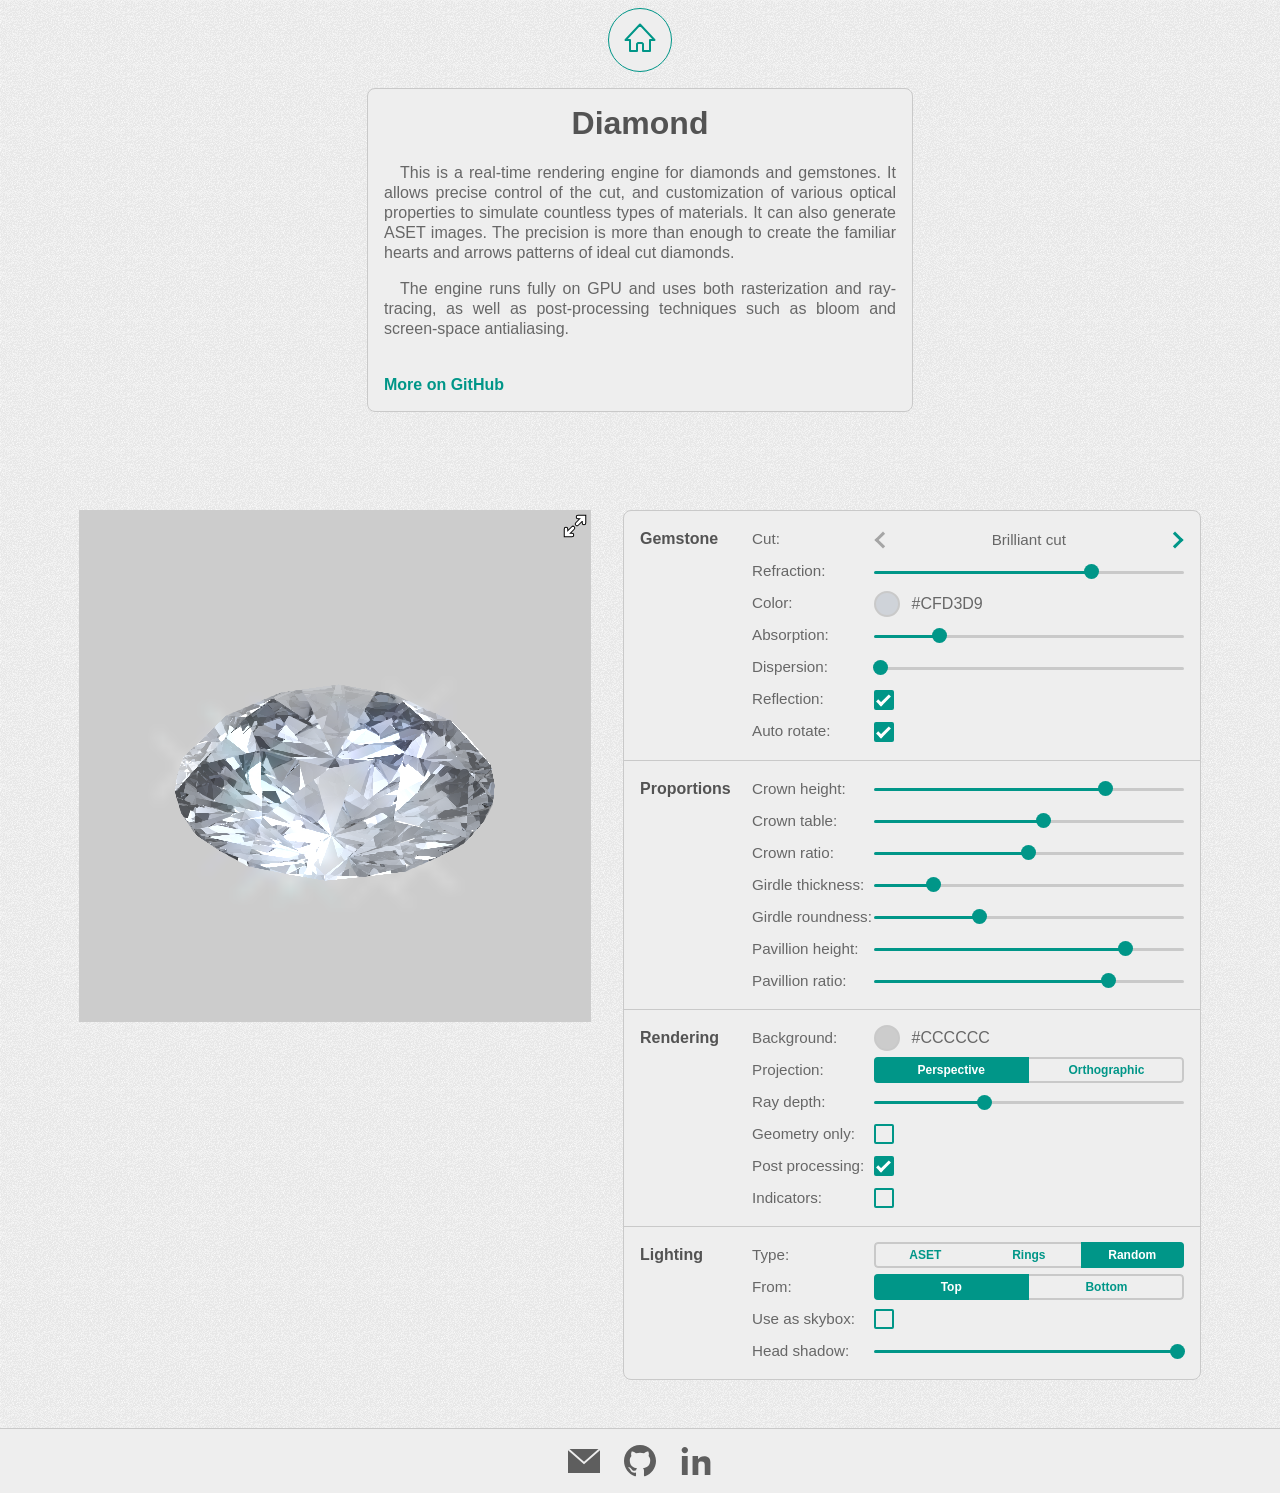
==== docs/index.html @ d7f80847 "Finalize" ====
<!DOCTYPE html>
<html lang="en">

  <head>
    <meta charset="utf-8">
    <meta name="description" content="Ray-tracing engine for real-time diamond rendering in WebGL" />
    <title>Diamond</title>

    <meta name="viewport" content="width=device-width, initial-scale=1.0">

    <link rel="icon" type="image/png" href="favicon-16x16.png" sizes="16x16">
    <link rel="icon" type="image/png" href="favicon-32x32.png" sizes="32x32">
    <link rel="icon" type="image/png" href="favicon-96x96.png" sizes="96x96">
    <link rel="stylesheet" type="text/css" href="css/page.css?v=2022-12-05T22%3A59%3A45.501Z">
  </head>

  <body>
    <header>
      <a class="logo logo-animate-fill" href="https://piellardj.github.io" id="back-to-home-button" title="Home" aria-label="Home">
        <svg class="logo-icon" xmlns="http://www.w3.org/2000/svg" width="64" height="64" viewBox="0 0 64 64">
          <g stroke-width="2">
            <path fill="none" stroke-linejoin="round" d="M17.5,32h4.5v11h7v-7l1,-1h4l1,1v7h7v-11h4.5L32,16.5z" />
        </svg>
      </a>
    </header>
    <main>
      <div class="intro">
        <h1>Diamond</h1>

        <div class="description">
          <p>This is a real-time rendering engine for diamonds and gemstones. It allows precise control of the cut, and customization of various optical properties to simulate countless types of materials. It can also generate ASET images. The precision is more than enough to create the familiar hearts and arrows patterns of ideal cut diamonds.</p>
          <p>The engine runs fully on GPU and uses both rasterization and ray-tracing, as well as post-processing techniques such as bloom and screen-space antialiasing.</p>

          <br>

          <a href="https://github.com/piellardj/diamond-webgl">More on GitHub</a>
        </div>
      </div>
      <div id="error-messages">
        <noscript>
          You need to enable Javascript to run this experiment.
        </noscript>
      </div>

      <input type="checkbox" id="fullscreen-checkbox-id" class="hidden">
      <div class="demo">
        <input type="checkbox" id="side-pane-checkbox-id" class="hidden">
        <div id="canvas-container">
          <canvas id="canvas"></canvas>
          <div class="loader">
            <span></span>
            <div class="loader-animation"></div>
          </div>
          <div id="indicators">
            <div id="fps-indicator-indicator-id">
              FPS: <span></span>
            </div>
            <div id="triangles-count-indicator-indicator-id">
              Triangles: <span></span>
            </div>
            <div id="facets-count-indicator-indicator-id">
              Facets: <span></span>
            </div>
          </div>
          <div id="canvas-buttons-column">
            <label class="canvas-button" id="fullscreen-toggle-id" for="fullscreen-checkbox-id"></label>
            <label class="canvas-button" id="side-pane-toggle-id" for="side-pane-checkbox-id"></label>
          </div>
        </div>
        <div class="controls-block">
          <label class="canvas-button" id="side-pane-close-toggle-id" for="side-pane-checkbox-id">
            <svg xmlns="http://www.w3.org/2000/svg" width="32" height="32" viewBox="0 0 32 32">
              <line x1="22" y1="22" x2="10" y2="10" stroke-linecap="round" stroke-width="2" />
              <line x1="22" y1="10" x2="10" y2="22" stroke-linecap="round" stroke-width="2" />
            </svg>
          </label>
          <section class="controls-section">
            <h2>Gemstone</h2>

            <div class="controls-list">
              <div class="control" id="control-gem-cut-picker-id">
                <label>Cut:</label>
                <div class="inline-picker compact" id="gem-cut-picker-id" style='flex:1' data-placeholder=Custom>
                  <button class="picker-button left" aria-label="Previous value">&nbsp;</button>
                  <span></span>
                  <button class="picker-button right" aria-label="Next value">&nbsp;</button>
                  <input type="radio" name="gem-cut-picker-id" value="CUSTOM CUT" checked data-label="Brilliant cut">
                  <input type="radio" name="gem-cut-picker-id" value="princess.obj" data-label="Princess">
                  <input type="radio" name="gem-cut-picker-id" value="pc40044.obj" data-label="Free-form">
                  <input type="radio" name="gem-cut-picker-id" value="step_cut.obj" data-label="Step cut">
                  <input type="radio" name="gem-cut-picker-id" value="brilliant_cut_triangle.obj" data-label="Brilliant cut triangle">
                  <input type="radio" name="gem-cut-picker-id" value="oval_cut.obj" data-label="Oval">
                </div>
              </div>
              <div class="control" id="control-refraction-range-id">
                <label>Refraction:</label>
                <div class="range-container">
                  <input type="range" min="1" max="3" value="2.42" step="0.01" class="slider" id="refraction-range-id">
                  <div class="range-skin-container">
                    <div class="range-stub">
                      <span class="range-bar range-bar-left range-stub-left"></span>
                    </div>
                    <div class="range-progress">
                      <div class="range-progress-left">
                        <span class="range-bar range-bar-left"></span>
                        <span class="range-handle"></span>
                        <output for="refraction-range-id" class="range-tooltip"></output>
                      </div>
                      <div class="range-progress-right">
                        <span class="range-bar range-bar-right"></span>
                      </div>
                    </div>
                    <div class="range-stub">
                      <span class="range-bar range-bar-right range-stub-right"></span>
                    </div>
                  </div>
                </div>
              </div>
              <div class="control" id="control-gem-color-picker-id">
                <label>Color:</label>

                <div class="color-picker-container">
                  <div class="color-picker  compact" id="gem-color-picker-id" data-current-color="#CFD3D9">
                    <div class="color-preview">&nbsp;</div>
                    <span class="color-value">#CFD3D9</span>
                  </div>
                </div>
              </div>
              <div class="control" id="control-absorption-range-id">
                <label>Absorption:</label>
                <div class="range-container">
                  <input type="range" min="0" max="10" value="2" step="0.1" class="slider" id="absorption-range-id">
                  <div class="range-skin-container">
                    <div class="range-stub">
                      <span class="range-bar range-bar-left range-stub-left"></span>
                    </div>
                    <div class="range-progress">
                      <div class="range-progress-left">
                        <span class="range-bar range-bar-left"></span>
                        <span class="range-handle"></span>
                        <output for="absorption-range-id" class="range-tooltip"></output>
                      </div>
                      <div class="range-progress-right">
                        <span class="range-bar range-bar-right"></span>
                      </div>
                    </div>
                    <div class="range-stub">
                      <span class="range-bar range-bar-right range-stub-right"></span>
                    </div>
                  </div>
                </div>
              </div>
              <div class="control" id="control-dispersion-range-id">
                <label>Dispersion:</label>
                <div class="range-container">
                  <input type="range" min="0" max="0.3" value="0" step="0.001" class="slider" id="dispersion-range-id">
                  <div class="range-skin-container">
                    <div class="range-stub">
                      <span class="range-bar range-bar-left range-stub-left"></span>
                    </div>
                    <div class="range-progress">
                      <div class="range-progress-left">
                        <span class="range-bar range-bar-left"></span>
                        <span class="range-handle"></span>
                        <output for="dispersion-range-id" class="range-tooltip"></output>
                      </div>
                      <div class="range-progress-right">
                        <span class="range-bar range-bar-right"></span>
                      </div>
                    </div>
                    <div class="range-stub">
                      <span class="range-bar range-bar-right range-stub-right"></span>
                    </div>
                  </div>
                </div>
              </div>
              <div class="control" id="control-reflection-checkbox-id">
                <label>Reflection:</label>
                <div class="checkbox">
                  <input type="checkbox" id="reflection-checkbox-id" checked>
                  <label for="reflection-checkbox-id" class="checkmark"></label>
                </div>
              </div>
              <div class="control" id="control-auto-rotate-checkbox-id">
                <label>Auto rotate:</label>
                <div class="checkbox">
                  <input type="checkbox" id="auto-rotate-checkbox-id" checked>
                  <label for="auto-rotate-checkbox-id" class="checkmark"></label>
                </div>
              </div>
            </div>
          </section>
          <hr />
          <section class="controls-section" id="section-custom-cut-section">
            <h2>Proportions</h2>

            <div class="controls-list">
              <div class="control" id="control-custom-cut-crown-height-range-id">
                <label>Crown height:</label>
                <div class="range-container">
                  <input type="range" min="0" max="0.2" value="0.152" step="0.002" class="slider" id="custom-cut-crown-height-range-id">
                  <div class="range-skin-container">
                    <div class="range-stub">
                      <span class="range-bar range-bar-left range-stub-left"></span>
                    </div>
                    <div class="range-progress">
                      <div class="range-progress-left">
                        <span class="range-bar range-bar-left"></span>
                        <span class="range-handle"></span>
                        <output for="custom-cut-crown-height-range-id" class="range-tooltip"></output>
                      </div>
                      <div class="range-progress-right">
                        <span class="range-bar range-bar-right"></span>
                      </div>
                    </div>
                    <div class="range-stub">
                      <span class="range-bar range-bar-right range-stub-right"></span>
                    </div>
                  </div>
                </div>
              </div>
              <div class="control" id="control-custom-cut-crown-table-range-id">
                <label>Crown table:</label>
                <div class="range-container">
                  <input type="range" min="0" max="1" value="0.551" step="0.001" class="slider" id="custom-cut-crown-table-range-id">
                  <div class="range-skin-container">
                    <div class="range-stub">
                      <span class="range-bar range-bar-left range-stub-left"></span>
                    </div>
                    <div class="range-progress">
                      <div class="range-progress-left">
                        <span class="range-bar range-bar-left"></span>
                        <span class="range-handle"></span>
                        <output for="custom-cut-crown-table-range-id" class="range-tooltip"></output>
                      </div>
                      <div class="range-progress-right">
                        <span class="range-bar range-bar-right"></span>
                      </div>
                    </div>
                    <div class="range-stub">
                      <span class="range-bar range-bar-right range-stub-right"></span>
                    </div>
                  </div>
                </div>
              </div>
              <div class="control" id="control-custom-cut-crown-ratio-range-id">
                <label>Crown ratio:</label>
                <div class="range-container">
                  <input type="range" min="0" max="1" value="0.5" step="0.01" class="slider" id="custom-cut-crown-ratio-range-id">
                  <div class="range-skin-container">
                    <div class="range-stub">
                      <span class="range-bar range-bar-left range-stub-left"></span>
                    </div>
                    <div class="range-progress">
                      <div class="range-progress-left">
                        <span class="range-bar range-bar-left"></span>
                        <span class="range-handle"></span>
                        <output for="custom-cut-crown-ratio-range-id" class="range-tooltip"></output>
                      </div>
                      <div class="range-progress-right">
                        <span class="range-bar range-bar-right"></span>
                      </div>
                    </div>
                    <div class="range-stub">
                      <span class="range-bar range-bar-right range-stub-right"></span>
                    </div>
                  </div>
                </div>
              </div>
              <div class="control" id="control-custom-cut-girdle-thickness-range-id">
                <label>Girdle thickness:</label>
                <div class="range-container">
                  <input type="range" min="0" max="0.1" value="0.018" step="0.001" class="slider" id="custom-cut-girdle-thickness-range-id">
                  <div class="range-skin-container">
                    <div class="range-stub">
                      <span class="range-bar range-bar-left range-stub-left"></span>
                    </div>
                    <div class="range-progress">
                      <div class="range-progress-left">
                        <span class="range-bar range-bar-left"></span>
                        <span class="range-handle"></span>
                        <output for="custom-cut-girdle-thickness-range-id" class="range-tooltip"></output>
                      </div>
                      <div class="range-progress-right">
                        <span class="range-bar range-bar-right"></span>
                      </div>
                    </div>
                    <div class="range-stub">
                      <span class="range-bar range-bar-right range-stub-right"></span>
                    </div>
                  </div>
                </div>
              </div>
              <div class="control" id="control-custom-cut-girdle-roundness-range-id">
                <label>Girdle roundness:</label>
                <div class="range-container">
                  <input type="range" min="0" max="3" value="1" step="1" class="slider" id="custom-cut-girdle-roundness-range-id">
                  <div class="range-skin-container">
                    <div class="range-stub">
                      <span class="range-bar range-bar-left range-stub-left"></span>
                    </div>
                    <div class="range-progress">
                      <div class="range-progress-left">
                        <span class="range-bar range-bar-left"></span>
                        <span class="range-handle"></span>
                        <output for="custom-cut-girdle-roundness-range-id" class="range-tooltip"></output>
                      </div>
                      <div class="range-progress-right">
                        <span class="range-bar range-bar-right"></span>
                      </div>
                    </div>
                    <div class="range-stub">
                      <span class="range-bar range-bar-right range-stub-right"></span>
                    </div>
                  </div>
                </div>
              </div>
              <div class="control" id="control-custom-cut-pavillion-height-range-id">
                <label>Pavillion height:</label>
                <div class="range-container">
                  <input type="range" min="0.1" max="0.5" value="0.43" step="0.005" class="slider" id="custom-cut-pavillion-height-range-id">
                  <div class="range-skin-container">
                    <div class="range-stub">
                      <span class="range-bar range-bar-left range-stub-left"></span>
                    </div>
                    <div class="range-progress">
                      <div class="range-progress-left">
                        <span class="range-bar range-bar-left"></span>
                        <span class="range-handle"></span>
                        <output for="custom-cut-pavillion-height-range-id" class="range-tooltip"></output>
                      </div>
                      <div class="range-progress-right">
                        <span class="range-bar range-bar-right"></span>
                      </div>
                    </div>
                    <div class="range-stub">
                      <span class="range-bar range-bar-right range-stub-right"></span>
                    </div>
                  </div>
                </div>
              </div>
              <div class="control" id="control-custom-cut-pavillion-ratio-range-id">
                <label>Pavillion ratio:</label>
                <div class="range-container">
                  <input type="range" min="0" max="1" value="0.77" step="0.01" class="slider" id="custom-cut-pavillion-ratio-range-id">
                  <div class="range-skin-container">
                    <div class="range-stub">
                      <span class="range-bar range-bar-left range-stub-left"></span>
                    </div>
                    <div class="range-progress">
                      <div class="range-progress-left">
                        <span class="range-bar range-bar-left"></span>
                        <span class="range-handle"></span>
                        <output for="custom-cut-pavillion-ratio-range-id" class="range-tooltip"></output>
                      </div>
                      <div class="range-progress-right">
                        <span class="range-bar range-bar-right"></span>
                      </div>
                    </div>
                    <div class="range-stub">
                      <span class="range-bar range-bar-right range-stub-right"></span>
                    </div>
                  </div>
                </div>
              </div>
            </div>
          </section>
          <hr />
          <section class="controls-section">
            <h2>Rendering</h2>

            <div class="controls-list">
              <div class="control" id="control-background-color-picker-id">
                <label>Background:</label>

                <div class="color-picker-container">
                  <div class="color-picker  compact" id="background-color-picker-id" data-current-color="#CCCCCC">
                    <div class="color-preview">&nbsp;</div>
                    <span class="color-value">#CCCCCC</span>
                  </div>
                </div>
              </div>
              <div class="control" id="control-projection-tabs-id">
                <label>Projection:</label>
                <div class="tabs compact" id="projection-tabs-id-id">
                  <input type="radio" name="projection-tabs-id" value="perspective" id="projection-tabs-id-perspective-id" checked />
                  <label for="projection-tabs-id-perspective-id">Perspective</label>
                  <input type="radio" name="projection-tabs-id" value="orthographic" id="projection-tabs-id-orthographic-id" />
                  <label for="projection-tabs-id-orthographic-id">Orthographic</label>
                </div>
              </div>
              <div class="control" id="control-ray-depth-range-id">
                <label>Ray depth:</label>
                <div class="range-container">
                  <input type="range" min="0" max="20" value="7" step="1" class="slider" id="ray-depth-range-id">
                  <div class="range-skin-container">
                    <div class="range-stub">
                      <span class="range-bar range-bar-left range-stub-left"></span>
                    </div>
                    <div class="range-progress">
                      <div class="range-progress-left">
                        <span class="range-bar range-bar-left"></span>
                        <span class="range-handle"></span>
                        <output for="ray-depth-range-id" class="range-tooltip"></output>
                      </div>
                      <div class="range-progress-right">
                        <span class="range-bar range-bar-right"></span>
                      </div>
                    </div>
                    <div class="range-stub">
                      <span class="range-bar range-bar-right range-stub-right"></span>
                    </div>
                  </div>
                </div>
              </div>
              <div class="control" id="control-only-normals-checkbox-id">
                <label>Geometry only:</label>
                <div class="checkbox">
                  <input type="checkbox" id="only-normals-checkbox-id">
                  <label for="only-normals-checkbox-id" class="checkmark"></label>
                </div>
              </div>
              <div class="control" id="control-post-processing-checkbox-id">
                <label>Post processing:</label>
                <div class="checkbox">
                  <input type="checkbox" id="post-processing-checkbox-id" checked>
                  <label for="post-processing-checkbox-id" class="checkmark"></label>
                </div>
              </div>
              <div class="control" id="control-high-dpi-checkbox-id">
                <label>High DPI:</label>
                <div class="checkbox">
                  <input type="checkbox" id="high-dpi-checkbox-id">
                  <label for="high-dpi-checkbox-id" class="checkmark"></label>
                </div>
              </div>
              <div class="control" id="control-display-indicators-checkbox-id">
                <label>Indicators:</label>
                <div class="checkbox">
                  <input type="checkbox" id="display-indicators-checkbox-id">
                  <label for="display-indicators-checkbox-id" class="checkmark"></label>
                </div>
              </div>
            </div>
          </section>
          <hr />
          <section class="controls-section">
            <h2>Lighting</h2>

            <div class="controls-list">
              <div class="control" id="control-light-type-tabs-id">
                <label>Type:</label>
                <div class="tabs compact" id="light-type-tabs-id-id">
                  <input type="radio" name="light-type-tabs-id" value="0" id="light-type-tabs-id-0-id" />
                  <label for="light-type-tabs-id-0-id">ASET</label>
                  <input type="radio" name="light-type-tabs-id" value="1" id="light-type-tabs-id-1-id" />
                  <label for="light-type-tabs-id-1-id">Rings</label>
                  <input type="radio" name="light-type-tabs-id" value="2" id="light-type-tabs-id-2-id" checked />
                  <label for="light-type-tabs-id-2-id">Random</label>
                </div>
              </div>
              <div class="control" id="control-light-direction-tabs-id">
                <label>From:</label>
                <div class="tabs compact" id="light-direction-tabs-id-id">
                  <input type="radio" name="light-direction-tabs-id" value="downward" id="light-direction-tabs-id-downward-id" checked />
                  <label for="light-direction-tabs-id-downward-id">Top</label>
                  <input type="radio" name="light-direction-tabs-id" value="upward" id="light-direction-tabs-id-upward-id" />
                  <label for="light-direction-tabs-id-upward-id">Bottom</label>
                </div>
              </div>
              <div class="control" id="control-display-skybox-checkbox-id">
                <label>Use as skybox:</label>
                <div class="checkbox">
                  <input type="checkbox" id="display-skybox-checkbox-id">
                  <label for="display-skybox-checkbox-id" class="checkmark"></label>
                </div>
              </div>
              <div class="control" id="control-head-shadow-range-id">
                <label>Head shadow:</label>
                <div class="range-container">
                  <input type="range" min="0" max="1" value="1" step="0.05" class="slider" id="head-shadow-range-id">
                  <div class="range-skin-container">
                    <div class="range-stub">
                      <span class="range-bar range-bar-left range-stub-left"></span>
                    </div>
                    <div class="range-progress">
                      <div class="range-progress-left">
                        <span class="range-bar range-bar-left"></span>
                        <span class="range-handle"></span>
                        <output for="head-shadow-range-id" class="range-tooltip"></output>
                      </div>
                      <div class="range-progress-right">
                        <span class="range-bar range-bar-right"></span>
                      </div>
                    </div>
                    <div class="range-stub">
                      <span class="range-bar range-bar-right range-stub-right"></span>
                    </div>
                  </div>
                </div>
              </div>
            </div>
          </section>
          <hr />
          <section class="controls-section" id="section-debug-section-id">
            <h2>Debug</h2>

            <div class="controls-list">
              <div class="control" id="control-raytraced-volume-checkbox-id">
                <label>Raytraced volume:</label>
                <div class="checkbox">
                  <input type="checkbox" id="raytraced-volume-checkbox-id">
                  <label for="raytraced-volume-checkbox-id" class="checkmark"></label>
                </div>
              </div>
              <div class="control" id="control-display-normals-checkbox-id">
                <label>Display normals:</label>
                <div class="checkbox">
                  <input type="checkbox" id="display-normals-checkbox-id">
                  <label for="display-normals-checkbox-id" class="checkmark"></label>
                </div>
              </div>
              <div class="control" id="control-verbose-checkbox-id">
                <label>Verbose:</label>
                <div class="checkbox">
                  <input type="checkbox" id="verbose-checkbox-id">
                  <label for="verbose-checkbox-id" class="checkmark"></label>
                </div>
              </div>
            </div>
          </section>
        </div>
      </div>
    </main>

    <footer>
      <div class="badge-shelf">
        <a class="badge" href="mailto:jeremie.piellard@gmail.com" title="Email">
          <svg xmlns="http://www.w3.org/2000/svg" width="32px" height="32px" viewBox="0 0 512 512">
            <path d="M512 85V448H0V85l256 224L512 85zM488 64H24L256 267 488 64z" />
          </svg>
        </a>

        <a class="badge" href="https://github.com/piellardj" title="GitHub">
          <svg xmlns="http://www.w3.org/2000/svg" width="32px" height="32px" viewBox="0 0 1024 1024">
            <path d="M512 0C229 0 0 229 0 512c0 226 147 418 350 486 26 5 35-11 35-25 0-12 0-53-1-95C242 909 212 818 212 818c-23-59-57-75-57-75-47-32 4-31 4-31 51 4 78 53 78 53 46 78 120 56 149 43 5-33 18-56 33-68C305 725 185 682 185 485c0-56 20-102 53-137-5-13-23-65 5-136 0 0 43-14 141 53 41-11 85-17 128-17 44 0 87 6 128 17 98-66 141-52 141-52 28 71 10 123 5 136 33 36 53 81 53 137 0 197-120 240-234 253 18 16 35 47 35 95 0 68-1 124-1 141 0 14 9 30 35 25C877 930 1024 738 1024 512 1024 229 795 0 512 0z" />
          </svg>
        </a>

        <a class="badge" href="https://www.linkedin.com/in/jeremie-piellard/" title="LinkedIn">
          <svg xmlns="http://www.w3.org/2000/svg" width="32px" height="32px" viewBox="0 0 512 512">
            <path d="M30 177l93-1v304l-93 1v-304z" />
            <path d="M200 177l89-1v39l0 11c26-26 53-45 97-45 51 0 100 21 100 91v208l-90 1v-159c0-35-9-58-51-58-37 0-52 7-52 55v160l-92 1v-304z" />
            <path d="M128 81c0 28-23 51-51 51s-51-23-51-51c0-28 23-51 51-51 28 0 51 23 51 51z" />
          </svg>
        </a>
      </div>
    </footer>
    <script type="text/javascript">
      var Page = Page || {};
      Object.defineProperty(Page, "version", {
        value: "2022-12-05T22%3A59%3A45.501Z",
        writable: false,
      });
    </script>
    <script src="script/page.min.js?v=2022-12-05T22%3A59%3A45.501Z"></script>
    <script src="script/gl-matrix-2.5.1-min.js?v=2022-12-05T22%3A59%3A45.501Z"></script>
    <script src="script/main.min.js?v=2022-12-05T22%3A59%3A45.501Z"></script>
  </body>

</html>
---- docs/css/page.css ----
body{text-align:center}#error-messages{margin:32px 8px;color:red;font-weight:bold}.demo{display:flex;flex-flow:row wrap;align-items:flex-start;justify-content:center;user-select:none;-webkit-user-select:none;-moz-user-select:none;-ms-user-select:none}
.logo{display:block;position:relative;width:64px;height:64px;margin:8px auto 16px;border-radius:50%;user-select:none;box-sizing:border-box}.logo,.logo:hover,.logo:focus,.logo:active{border-width:1px;border-style:solid;border-color:#009688;border-color:var(--var-color-control-accent, #009688)}.logo::before,.logo svg.logo-icon,.logo::after{position:absolute;top:-1px;left:-1px;width:64px;height:64px;border-radius:50%;pointer-events:none}.logo svg.logo-icon{stroke:#009688;stroke:var(--var-color-control-accent, #009688);fill:#009688;fill:var(--var-color-control-accent, #009688)}.logo::before{content:"";transform:scale(0);-webkit-transform:scale(0);-ms-transform:scale(0);transition:.1s ease;-webkit-transition:.1s ease}.logo.logo-animate-fill .logo::before{content:"";transform:scale(0);-webkit-transform:scale(0);-ms-transform:scale(0);transition:.1s ease;-webkit-transition:.1s ease}.logo:hover::before{transform:scale(1);-webkit-transform:scale(1);-ms-transform:scale(1)}.logo.logo-animate-fill{background:#eeeeee;background:var(--var-color-block-background, #eeeeee)}.logo.logo-animate-fill::before{background:#009688;background:var(--var-color-control-accent, #009688)}.logo.logo-animate-fill:hover svg.logo-icon{fill:#fff;stroke:#fff}.logo.logo-animate-empty{background:#009688;background:var(--var-color-control-accent, #009688)}.logo.logo-animate-empty::before{top:0;left:0;width:62px;height:62px;background:#eeeeee;background:var(--var-color-block-background, #eeeeee)}
.intro{margin:auto;padding:16px;border-radius:8px;border:1px solid #c9c9c9;border:var(--var-color-block-border, 1px solid #c9c9c9);background:#eeeeee;background:var(--var-color-block-background, #eeeeee)}.intro h1{margin-top:0;text-align:center}@media only screen and (min-width: 560px){.intro{max-width:512px;border-width:1px}}.description{justify-content:center;line-height:125%;text-align:justify;text-indent:1em}
a{color:#009688;color:var(--var-color-control-accent, #009688);font-weight:bold;text-decoration:none;box-sizing:border-box;-moz-box-sizing:border-box;-webkit-box-sizing:border-box}a:focus,a:hover{border-width:0 0 2px;border-style:solid;border-color:#009688;border-color:var(--var-color-control-accent, #009688)}
.canvas-button{width:32px;height:32px;cursor:pointer}#canvas-container{position:relative;margin-bottom:16px;background:#000;overflow:hidden}@media only screen and (min-width: 540px){#canvas-container{margin:16px}}#canvas-container>canvas{width:100%;height:100%;z-index:10}#canvas-container>.loader{display:none}#indicators{display:flex;position:absolute;top:1px;left:1px;flex-direction:column;align-items:flex-start;color:#fff;font-family:"Lucida Console",Monaco,monospace;text-align:left;z-index:20}#indicators>div{flex:0 0 1em;margin:1px;padding:1px 4px;background:#000}#canvas-buttons-column{position:absolute;top:0;right:0;width:32px;z-index:30}#fullscreen-toggle-id{display:block;background-image:url("../images/resize.svg");background-position:0 0;background-size:200%}#fullscreen-toggle-id:hover{background-position-x:100%}#side-pane-toggle-id{display:none;background-image:url("../images/gear.svg");transition:transform .1s ease-in-out;-webkit-transition:transform .1s ease-in-out}#side-pane-toggle-id:hover{transform:rotate(-30deg);-webkit-transform:rotate(-30deg);-ms-transform:rotate(-30deg)}#side-pane-checkbox-id:checked+#canvas-container #side-pane-toggle-id:hover{transform:rotate(30deg);-webkit-transform:rotate(30deg);-ms-transform:rotate(30deg)}.hidden{display:none}#fullscreen-checkbox-id:checked+.demo{position:fixed;overflow:hidden}#fullscreen-checkbox-id:checked+.demo #canvas-container{position:fixed;top:0;left:0;width:100vw;height:100vh;margin:0;overflow:hidden;z-index:5}#fullscreen-checkbox-id:checked+.demo #canvas-container #canvas-buttons-column{transition:transform .2s ease-in-out;-webkit-transition:transform .2s ease-in-out}#fullscreen-checkbox-id:checked+.demo #canvas-container #fullscreen-toggle-id{background-position-y:100%}@media only screen and (min-width: 500px){#fullscreen-checkbox-id:checked+.demo #canvas-container #side-pane-toggle-id{display:block}}#fullscreen-checkbox-id:checked+.demo #side-pane-checkbox-id:checked+#canvas-container #canvas-buttons-column{transform:translateX(-400px)}
.loader{position:absolute;top:0;right:0;bottom:0;left:0;width:120px;height:120px;margin:auto}.loader>span{color:#fff;font-size:32px;line-height:120px;text-shadow:1px 1px #000,-1px 1px #000,1px -1px #000,-1px -1px #000,1px 0 #000,-1px 0 #000,0 1px #000,0 -1px #000}.loader-animation{position:absolute;top:0;left:0;width:120px;height:120px;animation:spin 1.1s linear infinite}.loader-animation:before{position:absolute;top:-1px;left:-1px;width:122px;height:122px;border:6px solid rgba(0,0,0,0);border-top:6px solid #000;border-radius:50%;content:"";z-index:50;box-sizing:border-box;-moz-box-sizing:border-box;-webkit-box-sizing:border-box}.loader-animation:after{position:absolute;top:0;left:0;width:120px;height:120px;border:4px solid rgba(0,0,0,0);border-top:4px solid #fff;border-radius:50%;content:"";z-index:51;box-sizing:border-box;-moz-box-sizing:border-box;-webkit-box-sizing:border-box}@keyframes spin{0%{transform:rotate(0deg)}100%{transform:rotate(360deg)}}
.canvas-button{width:32px;height:32px;cursor:pointer}.controls-block{flex:1 0 0;max-width:36em;margin:16px 0;padding:12px 0;border-radius:8px;border:1px solid #c9c9c9;border:var(--var-color-block-border, 1px solid #c9c9c9);background:#eeeeee;background:var(--var-color-block-background, #eeeeee);z-index:0}@media only screen and (min-width: 540px){.controls-block{margin:16px}}.controls-block>hr{margin:12px 0;clear:both;border:none;border-top:1px solid #c9c9c9;border-top:var(--var-color-block-border, 1px solid #c9c9c9)}.controls-section{display:flex;flex-flow:row wrap;align-items:baseline;margin:0 16px}.controls-section>h2{width:7em;margin:0;font-size:medium;font-weight:bold;line-height:2em;text-align:left}.controls-section>.controls-list{display:flex;flex-direction:column;flex-grow:1}.controls-list>.control{display:flex;flex-flow:row wrap;align-items:center;min-width:300px;padding:3px 0}.control>label{min-width:8em;font-size:95%;line-height:95%;text-align:left}#fullscreen-checkbox-id:checked+.demo #side-pane-checkbox-id~.controls-block{position:fixed;top:0;left:100%;width:400px;max-height:calc(100% - 48px);margin:0;border-width:0 0 1px 1px;border-radius:0 0 0 8px;z-index:50;overflow-x:hidden;overflow-y:auto;transition:transform .2s ease-in-out;-webkit-transition:transform .2s ease-in-out}#fullscreen-checkbox-id:checked+.demo #side-pane-checkbox-id~.controls-block::-webkit-scrollbar{width:16px}#fullscreen-checkbox-id:checked+.demo #side-pane-checkbox-id~.controls-block::-webkit-scrollbar-track{border-radius:8px;background-color:#eeeeee;background-color:var(--var-color-block-background, #eeeeee)}#fullscreen-checkbox-id:checked+.demo #side-pane-checkbox-id~.controls-block::-webkit-scrollbar-thumb{border-width:3px 5px;border-style:solid;border-radius:8px;border-color:#eeeeee;border-color:var(--var-color-block-background, #eeeeee);background-color:#a5a5a5;background-color:var(--var-color-scrollbar, #a5a5a5)}#fullscreen-checkbox-id:checked+.demo #side-pane-checkbox-id~.controls-block::-webkit-scrollbar-thumb:focus,#fullscreen-checkbox-id:checked+.demo #side-pane-checkbox-id~.controls-block::-webkit-scrollbar-thumb:hover{background-color:#b2b2b2;background-color:var(--var-color-scrollbar-hover, #b2b2b2)}#fullscreen-checkbox-id:checked+.demo #side-pane-checkbox-id~.controls-block::-webkit-scrollbar-thumb:active{background-color:#959595;background-color:var(--var-color-scrollbar-active, #959595)}#fullscreen-checkbox-id:checked+.demo #side-pane-checkbox-id~.controls-block:hover::-webkit-scrollbar-thumb{border-width:3px}#fullscreen-checkbox-id:checked+.demo #side-pane-checkbox-id:checked~.controls-block{transform:translateX(-100%);-webkit-transform:translateX(-100%);-ms-transform:translateX(-100%)}#fullscreen-checkbox-id:checked+.demo #side-pane-checkbox-id:checked~.controls-block .tooltip{transform:translateX(-100vw) translateX(400px);-webkit-transform:translateX(-100vw) translateX(400px);-ms-transform:translateX(-100vw) translateX(400px)}#fullscreen-checkbox-id:checked+.demo #side-pane-checkbox-id:checked~.controls-block>#side-pane-close-toggle-id{display:block}#side-pane-close-toggle-id{display:none;position:absolute;top:0;right:0}#side-pane-close-toggle-id svg{stroke:#5e5e5e;stroke:var(--var-color-block-actionitem, #5e5e5e)}#side-pane-close-toggle-id svg:focus,#side-pane-close-toggle-id svg:hover{stroke:#7e7e7e;stroke:var(--var-color-block-actionitem-hover, #7e7e7e)}#side-pane-close-toggle-id svg:active{stroke:#535353;stroke:var(--var-color-block-actionitem-active, #535353)}
.inline-picker{display:flex;position:relative;justify-content:space-between;min-height:32px;user-select:none}.inline-picker span{flex-shrink:1;align-self:center;padding:0 4px}.inline-picker .picker-button{display:inline-block;width:32px;height:32px;margin:0;padding:0;border:none;outline:none;background:none}.inline-picker .picker-button:not(:disabled){cursor:pointer}.inline-picker .picker-button.left{transform:translateX(-10px)}.inline-picker .picker-button.left::after{left:13px;transform:rotate(135deg);-webkit-transform:rotate(135deg);-ms-transform:rotate(135deg)}.inline-picker .picker-button.right{transform:translateX(10px)}.inline-picker .picker-button.right::after{right:13px;transform:rotate(-45deg);-webkit-transform:rotate(-45deg);-ms-transform:rotate(-45deg)}.inline-picker .picker-button::after{position:absolute;top:calc(50% - 6px);width:12px;height:12px;border-width:0 3px 3px 0;border-style:solid;border-color:#009688;border-color:var(--var-color-control-accent, #009688);background:none;content:"";box-sizing:border-box;-moz-box-sizing:border-box;-webkit-box-sizing:border-box}.inline-picker .picker-button:hover::after,.inline-picker .picker-button:focus::after{border-color:#26a69a;border-color:var(--var-color-control-accent-hover, #26a69a)}.inline-picker .picker-button:active::after{border-color:#00897b;border-color:var(--var-color-control-accent-active, #00897b)}.inline-picker .picker-button:disabled::after{border-color:#a5a5a5}.inline-picker.compact{min-height:26px;font-size:95%}.inline-picker.compact .picker-button{height:26px}.inline-picker input{display:none}
.range-container{display:inline-block;position:relative;flex:1 1 0%;width:100%;min-width:15px;height:26px}.range-container input[type=range]{width:100%;min-width:128px;height:100%;margin:0;padding:0;opacity:0}.range-container input[type=range]:not(:disabled){cursor:pointer}.range-container .range-skin-container{display:flex;position:absolute;top:0;left:0;flex-flow:nowrap;width:100%;height:100%;pointer-events:none;user-select:none}.range-container .range-stub{position:relative;flex-grow:0;flex-shrink:0;width:7px}.range-container .range-progress{display:flex;flex:1;flex-flow:row nowrap}.range-container .range-progress-left{position:relative;flex-grow:0;flex-shrink:0;width:85%}.range-container .range-progress-right{position:relative;flex-grow:1}.range-container .range-bar{position:absolute;left:0;width:100%;z-index:0}.range-container .range-bar.range-bar-left{top:12px;height:3px}.range-container .range-bar.range-bar-right{top:12px;height:3px;background:#c9c9c9;background:var(--var-color-control-neutral, #c9c9c9)}.range-container .range-bar.range-stub-left{border-radius:3px 0 0 3px}.range-container .range-bar.range-stub-right{border-radius:0 3px 3px 0}.range-container .range-handle{position:absolute;top:5.5px;right:-7.5px;width:15px;height:15px;border-radius:50%;z-index:1}.range-container .range-bar-left,.range-container .range-handle{background:#009688;background:var(--var-color-control-accent, #009688)}.range-container input[type=range]:not(:disabled):hover+.range-skin-container .range-handle,.range-container input[type=range]:not(:disabled):focus+.range-skin-container .range-handle{background:#26a69a;background:var(--var-color-control-accent-hover, #26a69a)}.range-container input[type=range]:not(:disabled):active+.range-skin-container .range-handle{background:#00897b;background:var(--var-color-control-accent-active, #00897b)}.range-container input[type=range]:disabled+.range-skin-container .range-bar-left,.range-container input[type=range]:disabled+.range-skin-container .range-handle{background:#a5a5a5}.range-container .range-tooltip{position:absolute;top:-28px;right:0;min-width:24px;padding:4px;transform:translateX(50%);transition:opacity .1s ease-in-out;border-radius:4px;background:#535353;color:#eee;font-size:87.5%;text-align:center;opacity:0;z-index:2}.range-container input[type=range]:hover+.range-skin-container .range-tooltip,.range-container input[type=range]:active+.range-skin-container .range-tooltip,.range-container input[type=range]:focus+.range-skin-container .range-tooltip{opacity:1}.range-container .range-tooltip::after{position:absolute;top:100%;left:50%;width:0px;height:12px;margin-left:-6px;border-width:6px;border-style:solid;border-color:#535353 rgba(0,0,0,0) rgba(0,0,0,0);content:""}
.color-picker-container{position:relative}.color-picker{display:flex;flex-flow:row;align-items:center;cursor:pointer}.color-preview{width:32px;height:32px;margin-right:12px;border-width:2px;border-style:solid;border-color:#c9c9c9;border-color:var(--var-color-control-neutral, #c9c9c9);border-radius:50%;line-height:32px;box-sizing:border-box}.color-picker.compact .color-preview{width:26px;height:26px;line-height:26px}.color-picker:hover .color-preview,.color-picker:focus .color-preview{border-color:#26a69a;border-color:var(--var-color-control-accent-hover, #26a69a)}.color-picker:active .color-preview{border-color:#00897b;border-color:var(--var-color-control-accent-active, #00897b)}.color-value{text-transform:uppercase}.color-picker-popup{display:flex;position:absolute;top:0;left:0;flex-flow:column nowrap;min-width:275px;min-height:300px;text-align:left;white-space:nowrap;z-index:100}.color-picker-popup .picker .cursor{position:absolute;transform:translate(-50%, -50%);border:2px solid #fff;cursor:pointer}.color-picker-popup .value-saturation-picker{flex:1;min-height:180px}.color-picker-popup .value-saturation-picker .color-filter{position:absolute;top:0;left:0;width:100%;height:100%}.color-picker-popup .value-saturation-picker .cursor{top:0;left:0;width:16px;height:16px;border-radius:50%}.color-picker-popup .hue-picker{height:28px}.color-picker-popup .hue-picker .hue-bar{position:absolute;top:calc(50% - 5px);left:0;width:100%;height:10px;border-radius:5px;background:linear-gradient(to right, hsl(0deg, 100%, 50%), hsl(60deg, 100%, 50%), hsl(120deg, 100%, 50%), hsl(180deg, 100%, 50%), hsl(240deg, 100%, 50%), hsl(300deg, 100%, 50%), hsl(0deg, 100%, 50%))}.color-picker-popup .hue-picker .cursor{top:50%;left:0;width:10px;height:28px;border-radius:6px}.color-picker-popup .preview-block{display:flex;flex-flow:row nowrap}.color-picker-popup .preview-block .preview-color{flex:0 0 50px;width:50px;min-height:50px;background:green}.color-picker-popup .preview-block tr{height:28px}.color-picker-popup .preview-block input[type=text]{margin:0 0 0 4px;padding:3px 2px;border-width:1px;border-style:solid;border-radius:4px;background:none;color:inherit;font-size:inherit;border-color:#c9c9c9;border-color:var(--var-color-control-neutral, #c9c9c9)}.color-picker-popup .preview-block input[type=text]:invalid{border-color:red;outline:red solid}.color-picker-popup .outlined{border-width:1px;border-style:solid;border-color:#c9c9c9;border-color:var(--var-color-control-neutral, #c9c9c9);border-radius:4px}.popup{padding:7px;background:#fff;background:var(--var-color-theme, white);border:1px solid #c9c9c9;border:var(--var-color-block-border, 1px solid #c9c9c9);border-radius:8px;box-shadow:0 0 10px rgba(50,50,50,.6)}.popup .block{position:relative;margin:7px}
.checkbox{display:block;position:relative;text-align:left;user-select:none;-webkit-user-select:none;-moz-user-select:none;-ms-user-select:none}.checkbox>input[type=checkbox]{width:1px;height:1px;opacity:0}.checkbox>input[type=checkbox]+label.checkmark,.checkbox>input[type=checkbox]+label.checkmark-line{margin-left:24px;line-height:26px;cursor:pointer}.checkbox>input[type=checkbox]:disabled+label.checkmark,.checkbox>input[type=checkbox]:disabled+label.checkmark-line{cursor:default}.checkbox>input[type=checkbox]+label.checkmark::before{position:absolute;top:calc(.5*(100% - 20px));left:0;width:20px;height:20px;border-width:2px;border-style:solid;border-radius:2px;background:none;content:"";box-sizing:border-box;-moz-box-sizing:border-box;-webkit-box-sizing:border-box}.checkbox>input[type=checkbox]+label.checkmark::after{position:absolute;top:calc(.5*(100% - 20px) + .5*(20px - 14px));right:0;bottom:0;left:6.5px;width:7px;height:14px;border:solid #fff;border-width:0 3px 3px 0;background:none;content:"";box-sizing:border-box;-moz-box-sizing:border-box;-webkit-box-sizing:border-box;transform:translate(0, -1px) scale(0) rotate(45deg);-webkit-transform:translate(0, -1px) scale(0) rotate(45deg);-ms-transform:translate(0, -1px) scale(0) rotate(45deg)}.checkbox>input[type=checkbox]:checked+label.checkmark::after{transform:translate(0, -1px) scale(1) rotate(45deg);-webkit-transform:translate(0, -1px) scale(1) rotate(45deg);-ms-transform:translate(0, -1px) scale(1) rotate(45deg)}.checkbox>input[type=checkbox]+label.checkmark::before{border-color:#009688;border-color:var(--var-color-control-accent, #009688)}.checkbox>input[type=checkbox]:checked+label.checkmark::before{background:#009688;background:var(--var-color-control-accent, #009688)}.checkbox>input[type=checkbox]:hover+label.checkmark::before,.checkbox>input[type=checkbox]:focus+label.checkmark::before{border-color:#26a69a;border-color:var(--var-color-control-accent-hover, #26a69a)}.checkbox>input[type=checkbox]:hover:checked+label.checkmark::before,.checkbox>input[type=checkbox]:focus:checked+label.checkmark::before{background:#26a69a;background:var(--var-color-control-accent-hover, #26a69a)}.checkbox>input[type=checkbox]:active+label.checkmark::before{border-color:#00897b;border-color:var(--var-color-control-accent-active, #00897b)}.checkbox>input[type=checkbox]:active:checked+label.checkmark::before{background:#00897b;background:var(--var-color-control-accent-active, #00897b)}.checkbox>input[type=checkbox]:disabled+label.checkmark::before{border-color:#a5a5a5}.checkbox>input[type=checkbox]:disabled:checked+label.checkmark::before{background:#a5a5a5}
.tabs{display:flex;position:relative;flex-flow:row wrap;flex-grow:1;width:auto;border-radius:4px;background:none;overflow:hidden}.tabs::after{position:absolute;top:0;left:0;width:100%;height:100%;border-width:2px;border-style:solid;border-color:#c9c9c9;border-color:var(--var-color-control-neutral, #c9c9c9);border-radius:4px;content:"";z-index:1;box-sizing:border-box;-moz-box-sizing:border-box;-webkit-box-sizing:border-box}.tabs.compact>input+label{padding:6px 14px;font-size:75%}.tabs>input{position:absolute;top:0;left:0;width:1px;height:1px;opacity:0}.tabs>input+label{flex:1;padding:8px 14px;font-size:87.5%;font-weight:bold;text-align:center;white-space:nowrap;cursor:pointer;z-index:2}.tabs>input:disabled+label,.tabs>input[type=radio]:checked+label{cursor:default}.tabs>input+label{background:none;color:#009688;color:var(--var-color-control-accent, #009688)}.tabs>input:checked+label{background:#009688;background:var(--var-color-control-accent, #009688);color:#fff}.tabs>input:disabled+label{background:none;color:#a5a5a5}.tabs>input:disabled:checked+label{background:#a5a5a5;color:#fff}.tabs>input[type=checkbox]:not(:disabled):hover+label,.tabs>input[type=checkbox]:not(:disabled):focus+label{background:rgba(0,150,136,.05)}.tabs>input[type=checkbox]:not(:disabled):hover:checked+label,.tabs>input[type=checkbox]:not(:disabled):focus:checked+label{background:#26a69a;background:var(--var-color-control-accent-hover, #26a69a)}.tabs>input[type=checkbox]:not(:disabled):active+label{background:rgba(0,150,136,.1)}.tabs>input[type=checkbox]:not(:disabled):active:checked+label{background:#00897b;background:var(--var-color-control-accent-active, #00897b)}.tabs>input[type=radio]:not(:disabled):not(:checked):hover+label,.tabs>input[type=radio]:not(:disabled):not(:checked):focus+label{background:rgba(0,150,136,.05)}.tabs>input[type=radio]:not(:disabled):not(:checked):active+label{background:rgba(0,150,136,.1)}
:root{--var-color-theme:white;--var-color-page-background:#ededed;--var-page-background-image:url("../images/noise-light.png");--var-color-block-background:#eeeeee;--var-color-block-border:1px solid #c9c9c9;--var-color-title:#535353;--var-color-text:#676767;--var-color-block-actionitem:#5e5e5e;--var-color-block-actionitem-hover:#7e7e7e;--var-color-block-actionitem-active:#535353;--var-color-scrollbar:#a5a5a5;--var-color-scrollbar-hover:#b2b2b2;--var-color-scrollbar-active:#959595;--var-color-control-neutral:#c9c9c9;--var-color-control-accent:#009688;--var-color-control-accent-hover:#26a69a;--var-color-control-accent-active:#00897b}@media(prefers-color-scheme: dark){:root{--var-color-theme:black;--var-color-page-background:#232323;--var-page-background-image:url("../images/noise-dark.png");--var-color-block-background:#202020;--var-color-block-border:1px solid #535353;--var-color-title:#eeeeee;--var-color-text:#dbdbdb;--var-color-block-actionitem:#dbdbdb;--var-color-block-actionitem-hover:#eeeeee;--var-color-block-actionitem-active:#c9c9c9;--var-color-scrollbar:#7e7e7e;--var-color-scrollbar-hover:#959595;--var-color-scrollbar-active:#676767;--var-color-control-neutral:#5e5e5e;--var-color-control-accent:#26a69a;--var-color-control-accent-hover:#4db6ac;--var-color-control-accent-active:#009688}}:root{color-scheme:light dark}html{display:flex;min-height:100%;font-family:Arial,Helvetica,sans-serif}body{display:flex;flex:1;flex-direction:column;min-height:100vh;margin:0px;background-attachment:fixed;background:#ededed;background:var(--var-color-page-background, #ededed);background-image:url("../images/noise-light.png");background-image:var(--var-page-background-image, url("../images/noise-light.png"));color:#676767;color:var(--var-color-text, #676767)}main{display:block;flex-grow:1;padding-bottom:32px}h1,h2,h3{color:#535353;color:var(--var-color-title, #535353)}
.badge{width:32px;height:32px;margin:8px 12px;border:none}.badge>svg{width:32px;height:32px}.badge,.badge:hover,.badge:focus,.badge:active{border:none}.badge svg{fill:#5e5e5e;fill:var(--var-color-block-actionitem, #5e5e5e)}.badge svg:focus,.badge svg:hover{fill:#7e7e7e;fill:var(--var-color-block-actionitem-hover, #7e7e7e)}.badge svg:active{fill:#535353;fill:var(--var-color-block-actionitem-active, #535353)}.badge-shelf{display:flex;flex-flow:row;justify-content:center}footer{align-items:center;padding:8px;text-align:center;border-top:1px solid #c9c9c9;border-top:var(--var-color-block-border, 1px solid #c9c9c9);background:#eeeeee;background:var(--var-color-block-background, #eeeeee)}
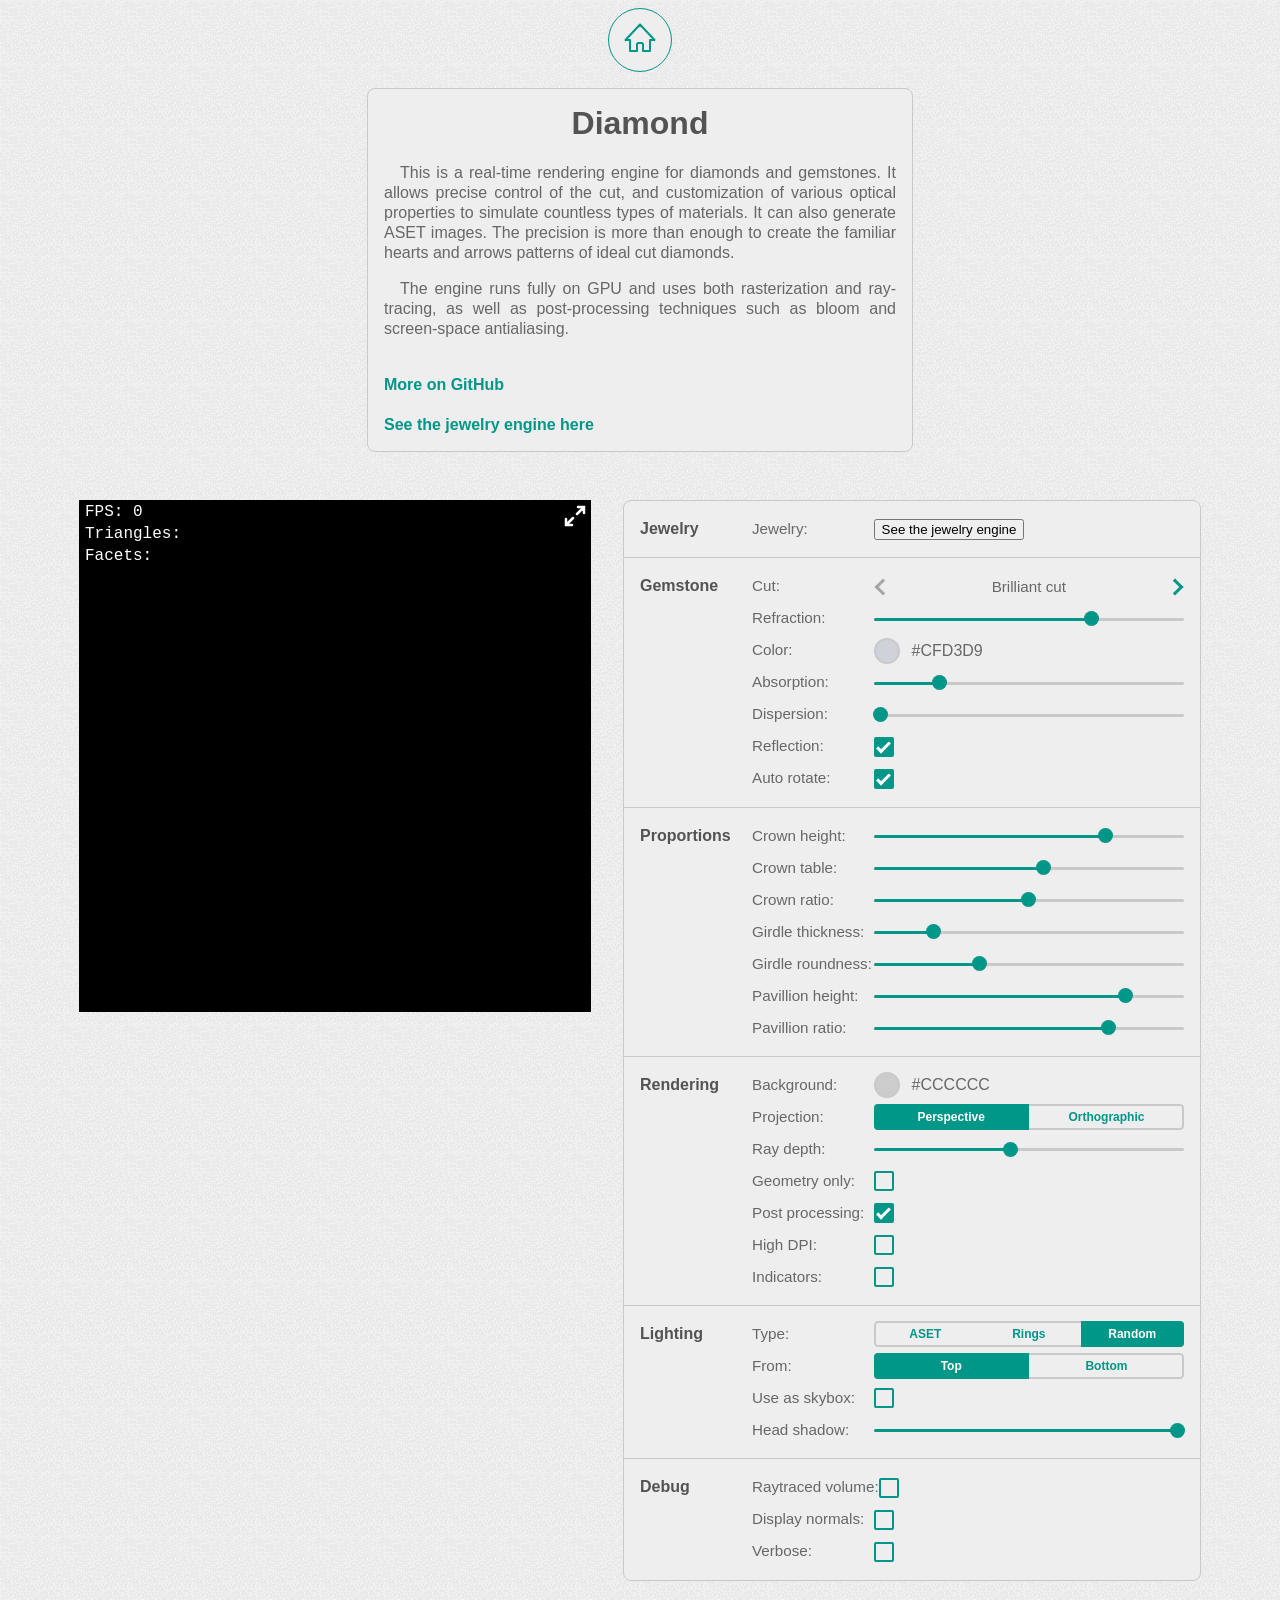
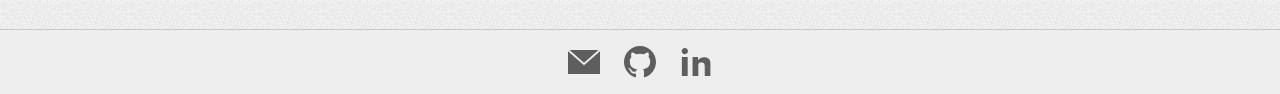
==== commit df73e200: "Add "jewelry" mode !" ====
--- a/docs/index.html
+++ b/docs/index.html
@@ -11,7 +11,7 @@
     <link rel="icon" type="image/png" href="favicon-16x16.png" sizes="16x16">
     <link rel="icon" type="image/png" href="favicon-32x32.png" sizes="32x32">
     <link rel="icon" type="image/png" href="favicon-96x96.png" sizes="96x96">
-    <link rel="stylesheet" type="text/css" href="css/page.css?v=2022-12-05T22%3A59%3A45.501Z">
+    <link rel="stylesheet" type="text/css" href="css/page.css?v=2023-02-04T09%3A42%3A34.657Z">
   </head>
 
   <body>
@@ -33,7 +33,9 @@
 
           <br>
 
-          <a href="https://github.com/piellardj/diamond-webgl">More on GitHub</a>
+          <a href="https://github.com/piellardj/diamond-webgl">More on GitHub</a> <br />
+          <br />
+          <a href="./jewelry">See the jewelry engine here</a>
         </div>
       </div>
       <div id="error-messages">
@@ -75,6 +77,17 @@
             </svg>
           </label>
           <section class="controls-section">
+            <h2>Jewelry</h2>
+
+            <div class="controls-list">
+              <div class="control" id="control-jewelry-link">
+                <label>Jewelry:</label>
+                <button class="button  compact" id="jewelry-link">See the jewelry engine</button>
+              </div>
+            </div>
+          </section>
+          <hr />
+          <section class="controls-section">
             <h2>Gemstone</h2>
 
             <div class="controls-list">
@@ -392,7 +405,7 @@
               <div class="control" id="control-ray-depth-range-id">
                 <label>Ray depth:</label>
                 <div class="range-container">
-                  <input type="range" min="0" max="20" value="7" step="1" class="slider" id="ray-depth-range-id">
+                  <input type="range" min="0" max="16" value="7" step="0.1" class="slider" id="ray-depth-range-id">
                   <div class="range-skin-container">
                     <div class="range-stub">
                       <span class="range-bar range-bar-left range-stub-left"></span>
@@ -559,13 +572,12 @@
     <script type="text/javascript">
       var Page = Page || {};
       Object.defineProperty(Page, "version", {
-        value: "2022-12-05T22%3A59%3A45.501Z",
+        value: "2023-02-04T09%3A42%3A34.657Z",
         writable: false,
       });
     </script>
-    <script src="script/page.min.js?v=2022-12-05T22%3A59%3A45.501Z"></script>
-    <script src="script/gl-matrix-2.5.1-min.js?v=2022-12-05T22%3A59%3A45.501Z"></script>
-    <script src="script/main.min.js?v=2022-12-05T22%3A59%3A45.501Z"></script>
+    <script src="script/page.min.js?v=2023-02-04T09%3A42%3A34.657Z"></script>
+    <script src="script/main.min.js?v=2023-02-04T09%3A42%3A34.657Z"></script>
   </body>
 
 </html>
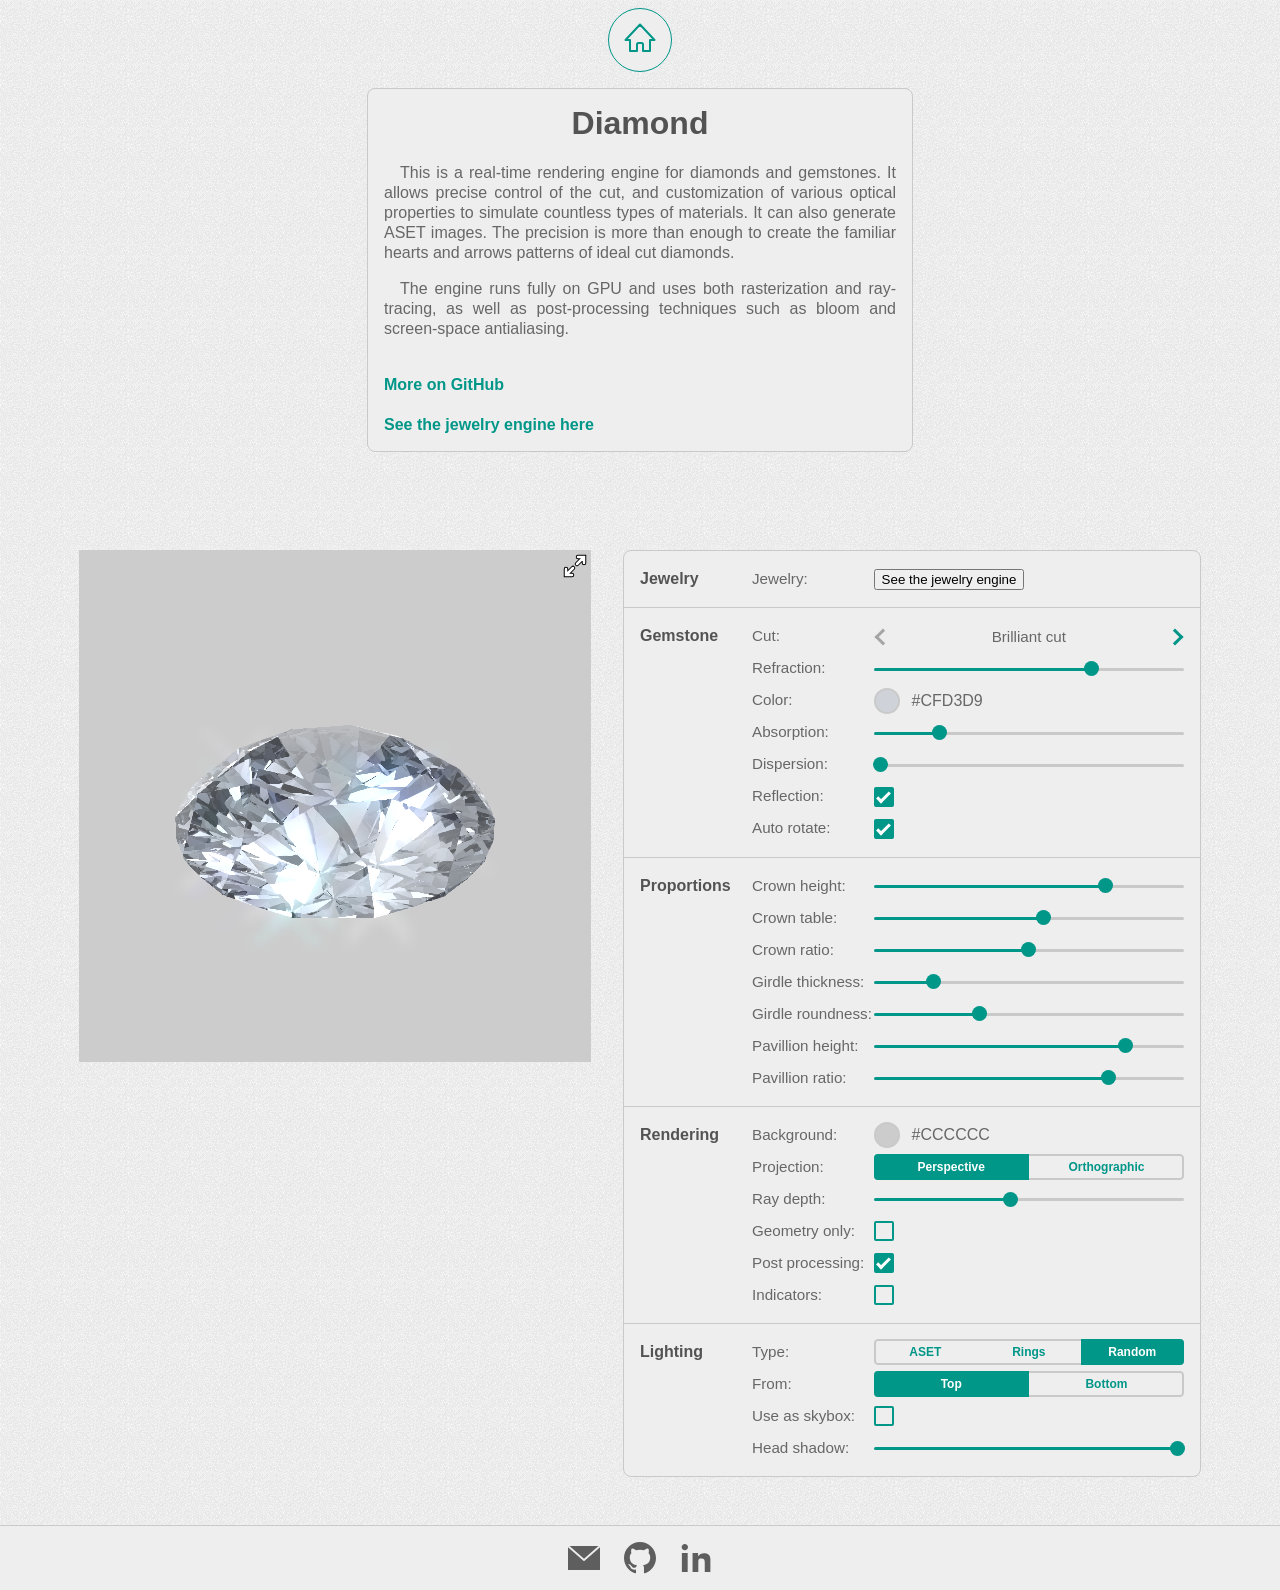
==== commit ea8b3d88: "Better metal shader" ====
--- a/docs/index.html
+++ b/docs/index.html
@@ -11,7 +11,7 @@
     <link rel="icon" type="image/png" href="favicon-16x16.png" sizes="16x16">
     <link rel="icon" type="image/png" href="favicon-32x32.png" sizes="32x32">
     <link rel="icon" type="image/png" href="favicon-96x96.png" sizes="96x96">
-    <link rel="stylesheet" type="text/css" href="css/page.css?v=2023-02-04T09%3A42%3A34.657Z">
+    <link rel="stylesheet" type="text/css" href="css/page.css?v=2023-02-05T16%3A22%3A16.130Z">
   </head>
 
   <body>
@@ -572,12 +572,12 @@
     <script type="text/javascript">
       var Page = Page || {};
       Object.defineProperty(Page, "version", {
-        value: "2023-02-04T09%3A42%3A34.657Z",
+        value: "2023-02-05T16%3A22%3A16.130Z",
         writable: false,
       });
     </script>
-    <script src="script/page.min.js?v=2023-02-04T09%3A42%3A34.657Z"></script>
-    <script src="script/main.min.js?v=2023-02-04T09%3A42%3A34.657Z"></script>
+    <script src="script/page.min.js?v=2023-02-05T16%3A22%3A16.130Z"></script>
+    <script src="script/main.min.js?v=2023-02-05T16%3A22%3A16.130Z"></script>
   </body>
 
 </html>
